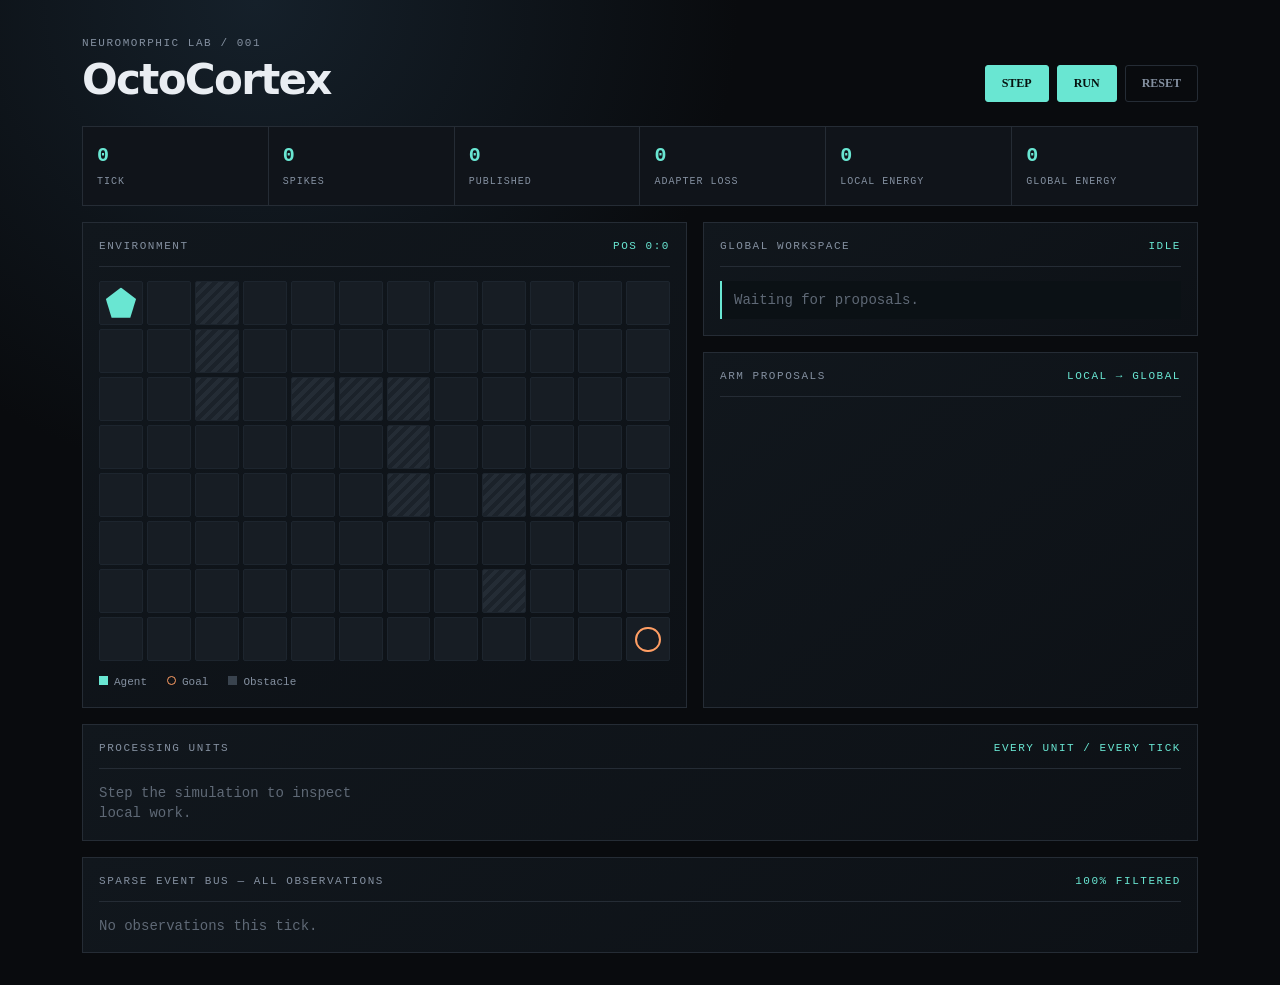
==== index.html @ db2be245 "Expose activity panel on GitHub Pages entrypoint" ====
<!doctype html>
<html lang="en">
<head>
  <meta charset="utf-8">
  <meta name="viewport" content="width=device-width,initial-scale=1">
  <meta name="description" content="Interactive OctoCortex global-workspace and distributed SNN simulation">
  <title>OctoCortex Lab</title>
  <link rel="stylesheet" href="octocortex/static/styles.css">
</head>
<body>
  <main>
    <header>
      <div><span class="eyebrow">NEUROMORPHIC LAB / 001</span><h1>OctoCortex</h1></div>
      <div class="controls"><button id="step">Step</button><button id="run">Run</button><button id="reset" class="quiet">Reset</button></div>
    </header>
    <section class="metrics" id="metrics"></section>
    <section class="layout">
      <div class="panel world-panel">
        <div class="panel-title"><span>Environment</span><span id="status">READY</span></div>
        <div id="grid" class="grid"></div>
        <div class="legend"><span><i class="agent"></i>Agent</span><span><i class="goal"></i>Goal</span><span><i class="wall"></i>Obstacle</span></div>
      </div>
      <div class="stack">
        <div class="panel">
          <div class="panel-title"><span>Global Workspace</span><span id="winner">IDLE</span></div>
          <div id="decision" class="decision empty">Waiting for proposals.</div>
        </div>
        <div class="panel grow">
          <div class="panel-title"><span>Arm Proposals</span><span>LOCAL → GLOBAL</span></div>
          <div id="proposals" class="proposals"></div>
        </div>
      </div>
    </section>
    <section class="panel activity-panel">
      <div class="panel-title"><span>Processing Units</span><span>EVERY UNIT / EVERY TICK</span></div>
      <div id="activities" class="activities"><div class="empty">Step the simulation to inspect local work.</div></div>
    </section>
    <section class="panel event-panel">
      <div class="panel-title"><span>Sparse Event Bus — All Observations</span><span id="sparsity">—</span></div>
      <div id="events" class="events"><div class="empty">No salient events yet.</div></div>
    </section>
  </main>
  <script src="octocortex/static/app.js"></script>
</body>
</html>
---- octocortex/static/styles.css ----
:root{--ink:#e9edf2;--muted:#8490a0;--bg:#090b0e;--panel:#10141a;--line:#252c35;--cyan:#69e6d2;--orange:#ff9e64;--red:#ff5d69;--purple:#b69cff}
*{box-sizing:border-box}body{margin:0;background:radial-gradient(circle at 20% 0,#15202a 0,transparent 34%),var(--bg);color:var(--ink);font:14px/1.45 ui-monospace,SFMono-Regular,Menlo,monospace}main{max-width:1180px;margin:auto;padding:32px}header{display:flex;align-items:end;justify-content:space-between;margin-bottom:24px}.eyebrow,.panel-title{color:var(--muted);font-size:11px;letter-spacing:.14em;text-transform:uppercase}h1{font:600 42px/1.05 system-ui;margin:6px 0 0;letter-spacing:-.04em}.controls{display:flex;gap:8px}button{border:1px solid var(--cyan);background:var(--cyan);color:#06120f;padding:10px 16px;border-radius:3px;font:700 12px ui-monospace;cursor:pointer;text-transform:uppercase}button.quiet{background:transparent;color:var(--muted);border-color:var(--line)}button.active{background:var(--orange);border-color:var(--orange)}.metrics{display:grid;grid-template-columns:repeat(6,1fr);gap:1px;background:var(--line);border:1px solid var(--line);margin-bottom:16px}.metric{background:var(--panel);padding:14px}.metric b{display:block;font-size:20px;color:var(--cyan)}.metric span{color:var(--muted);font-size:10px;text-transform:uppercase;letter-spacing:.1em}.layout{display:grid;grid-template-columns:1.1fr .9fr;gap:16px}.panel{border:1px solid var(--line);background:linear-gradient(145deg,#11171d,#0d1116);padding:16px}.panel-title{display:flex;justify-content:space-between;border-bottom:1px solid var(--line);padding-bottom:11px;margin-bottom:14px}.panel-title span:last-child{color:var(--cyan)}.stack{display:flex;flex-direction:column;gap:16px}.grow{flex:1}.grid{display:grid;grid-template-columns:repeat(12,1fr);gap:4px;aspect-ratio:12/8}.cell{position:relative;background:#171d24;border:1px solid #1d252e;border-radius:2px}.cell.wall{background:repeating-linear-gradient(135deg,#242c35,#242c35 4px,#1b222a 4px,#1b222a 8px)}.cell.goal:after{content:"";position:absolute;inset:20%;border:2px solid var(--orange);border-radius:50%}.cell.agent:after{content:"";position:absolute;inset:14%;background:var(--cyan);clip-path:polygon(50% 0,100% 38%,81% 100%,19% 100%,0 38%);filter:drop-shadow(0 0 7px var(--cyan))}.legend{display:flex;gap:20px;margin-top:14px;color:var(--muted);font-size:11px}.legend i{display:inline-block;width:9px;height:9px;margin-right:6px}.legend .agent{background:var(--cyan)}.legend .goal{border:1px solid var(--orange);border-radius:50%}.legend .wall{background:#39434e}.decision{border-left:2px solid var(--cyan);padding:9px 12px;background:#0b1115}.decision strong{color:var(--cyan);font-size:19px}.decision small{display:block;color:var(--muted);margin-top:4px}.empty{color:#5f6976}.proposal{display:grid;grid-template-columns:88px 1fr auto;gap:10px;padding:10px 0;border-bottom:1px solid #1e252d}.proposal:last-child{border:0}.proposal .arm{color:var(--purple)}.proposal .bar{height:3px;background:#232b34;margin-top:6px}.proposal .bar i{display:block;height:100%;background:var(--cyan)}.proposal b{color:var(--orange)}.activity-panel,.event-panel{margin-top:16px}.activities{display:grid;grid-template-columns:repeat(4,1fr);gap:8px}.activity{border:1px solid #202832;background:#0b1015;padding:12px;min-width:0}.activity header{display:flex;justify-content:space-between;margin:0 0 10px}.activity header b{color:var(--purple)}.activity header span{color:var(--muted);font-size:10px;text-transform:uppercase}.activity.proposing{border-color:#645880}.activity.winner{border-color:var(--cyan);box-shadow:inset 0 2px 0 var(--cyan)}.activity.winner header span{color:var(--cyan)}.activity p{min-height:40px;color:var(--muted);font-size:11px}.activity dl{margin:0}.activity dl div{display:flex;justify-content:space-between;gap:8px;border-top:1px solid #1b222a;padding:6px 0}.activity dt{color:#66717f;text-transform:uppercase;font-size:9px}.activity dd{margin:0;text-align:right;font-size:10px;overflow-wrap:anywhere}.events{display:grid;grid-template-columns:repeat(3,1fr);gap:8px}.event{border:1px solid #202832;padding:9px}.event.filtered{opacity:.58;border-style:dashed}.event.published{border-color:#355b57}.event b{color:var(--purple);font-weight:500}.event span{float:right;color:var(--orange);font-size:10px}.event small{display:block;color:var(--muted);margin-top:5px}.pulse{animation:pulse .35s ease}@keyframes pulse{50%{box-shadow:inset 0 0 0 2px var(--cyan)}}@media(max-width:800px){main{padding:18px}.layout{grid-template-columns:1fr}.metrics{grid-template-columns:repeat(2,1fr)}.activities{grid-template-columns:1fr 1fr}.events{grid-template-columns:1fr}header{align-items:start;gap:20px;flex-direction:column}}@media(max-width:520px){.activities{grid-template-columns:1fr}}
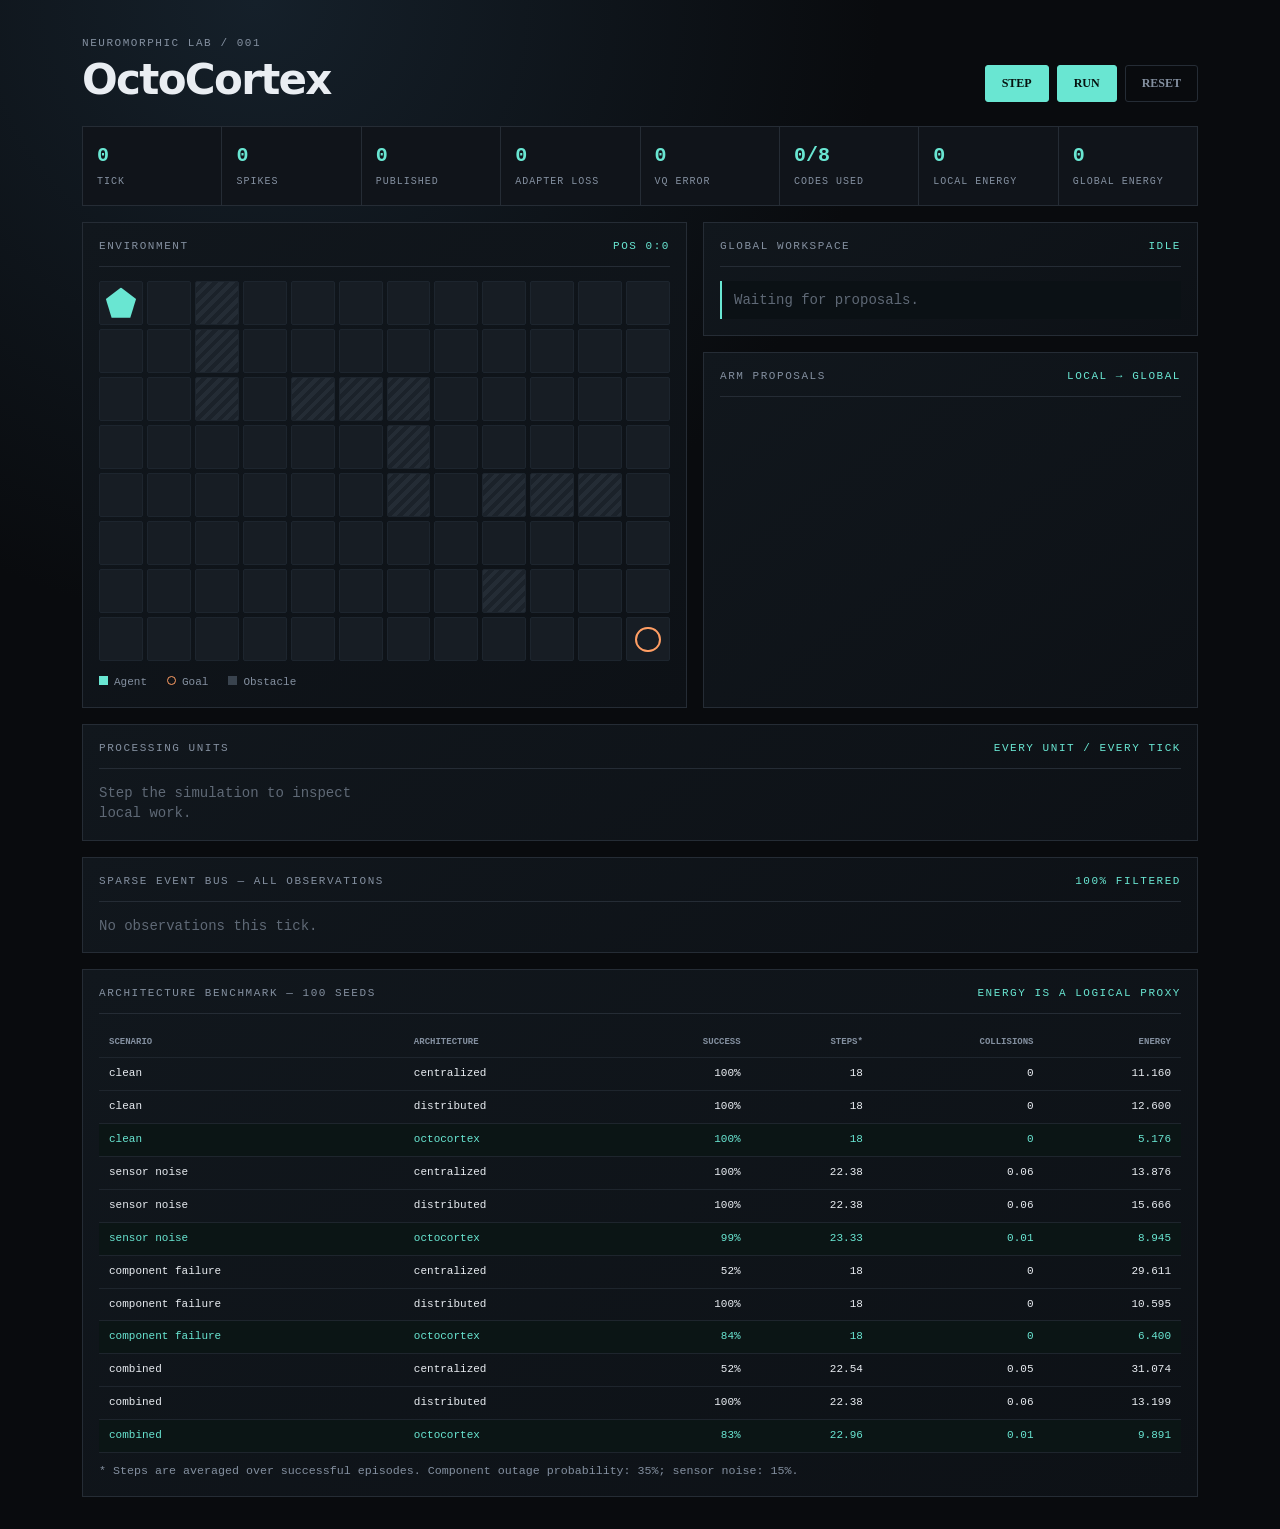
==== commit fc8e120c: "Add architecture fault benchmark" ====
--- a/index.html
+++ b/index.html
@@ -39,6 +39,10 @@
       <div class="panel-title"><span>Sparse Event Bus — All Observations</span><span id="sparsity">—</span></div>
       <div id="events" class="events"><div class="empty">No salient events yet.</div></div>
     </section>
+    <section class="panel benchmark-panel">
+      <div class="panel-title"><span>Architecture Benchmark — 100 seeds</span><span>ENERGY IS A LOGICAL PROXY</span></div>
+      <div id="benchmark" class="benchmark"></div>
+    </section>
   </main>
   <script src="octocortex/static/app.js"></script>
 </body>
--- a/octocortex/static/styles.css
+++ b/octocortex/static/styles.css
@@ -1,2 +1,2 @@
 :root{--ink:#e9edf2;--muted:#8490a0;--bg:#090b0e;--panel:#10141a;--line:#252c35;--cyan:#69e6d2;--orange:#ff9e64;--red:#ff5d69;--purple:#b69cff}
-*{box-sizing:border-box}body{margin:0;background:radial-gradient(circle at 20% 0,#15202a 0,transparent 34%),var(--bg);color:var(--ink);font:14px/1.45 ui-monospace,SFMono-Regular,Menlo,monospace}main{max-width:1180px;margin:auto;padding:32px}header{display:flex;align-items:end;justify-content:space-between;margin-bottom:24px}.eyebrow,.panel-title{color:var(--muted);font-size:11px;letter-spacing:.14em;text-transform:uppercase}h1{font:600 42px/1.05 system-ui;margin:6px 0 0;letter-spacing:-.04em}.controls{display:flex;gap:8px}button{border:1px solid var(--cyan);background:var(--cyan);color:#06120f;padding:10px 16px;border-radius:3px;font:700 12px ui-monospace;cursor:pointer;text-transform:uppercase}button.quiet{background:transparent;color:var(--muted);border-color:var(--line)}button.active{background:var(--orange);border-color:var(--orange)}.metrics{display:grid;grid-template-columns:repeat(6,1fr);gap:1px;background:var(--line);border:1px solid var(--line);margin-bottom:16px}.metric{background:var(--panel);padding:14px}.metric b{display:block;font-size:20px;color:var(--cyan)}.metric span{color:var(--muted);font-size:10px;text-transform:uppercase;letter-spacing:.1em}.layout{display:grid;grid-template-columns:1.1fr .9fr;gap:16px}.panel{border:1px solid var(--line);background:linear-gradient(145deg,#11171d,#0d1116);padding:16px}.panel-title{display:flex;justify-content:space-between;border-bottom:1px solid var(--line);padding-bottom:11px;margin-bottom:14px}.panel-title span:last-child{color:var(--cyan)}.stack{display:flex;flex-direction:column;gap:16px}.grow{flex:1}.grid{display:grid;grid-template-columns:repeat(12,1fr);gap:4px;aspect-ratio:12/8}.cell{position:relative;background:#171d24;border:1px solid #1d252e;border-radius:2px}.cell.wall{background:repeating-linear-gradient(135deg,#242c35,#242c35 4px,#1b222a 4px,#1b222a 8px)}.cell.goal:after{content:"";position:absolute;inset:20%;border:2px solid var(--orange);border-radius:50%}.cell.agent:after{content:"";position:absolute;inset:14%;background:var(--cyan);clip-path:polygon(50% 0,100% 38%,81% 100%,19% 100%,0 38%);filter:drop-shadow(0 0 7px var(--cyan))}.legend{display:flex;gap:20px;margin-top:14px;color:var(--muted);font-size:11px}.legend i{display:inline-block;width:9px;height:9px;margin-right:6px}.legend .agent{background:var(--cyan)}.legend .goal{border:1px solid var(--orange);border-radius:50%}.legend .wall{background:#39434e}.decision{border-left:2px solid var(--cyan);padding:9px 12px;background:#0b1115}.decision strong{color:var(--cyan);font-size:19px}.decision small{display:block;color:var(--muted);margin-top:4px}.empty{color:#5f6976}.proposal{display:grid;grid-template-columns:88px 1fr auto;gap:10px;padding:10px 0;border-bottom:1px solid #1e252d}.proposal:last-child{border:0}.proposal .arm{color:var(--purple)}.proposal .bar{height:3px;background:#232b34;margin-top:6px}.proposal .bar i{display:block;height:100%;background:var(--cyan)}.proposal b{color:var(--orange)}.activity-panel,.event-panel{margin-top:16px}.activities{display:grid;grid-template-columns:repeat(4,1fr);gap:8px}.activity{border:1px solid #202832;background:#0b1015;padding:12px;min-width:0}.activity header{display:flex;justify-content:space-between;margin:0 0 10px}.activity header b{color:var(--purple)}.activity header span{color:var(--muted);font-size:10px;text-transform:uppercase}.activity.proposing{border-color:#645880}.activity.winner{border-color:var(--cyan);box-shadow:inset 0 2px 0 var(--cyan)}.activity.winner header span{color:var(--cyan)}.activity p{min-height:40px;color:var(--muted);font-size:11px}.activity dl{margin:0}.activity dl div{display:flex;justify-content:space-between;gap:8px;border-top:1px solid #1b222a;padding:6px 0}.activity dt{color:#66717f;text-transform:uppercase;font-size:9px}.activity dd{margin:0;text-align:right;font-size:10px;overflow-wrap:anywhere}.events{display:grid;grid-template-columns:repeat(3,1fr);gap:8px}.event{border:1px solid #202832;padding:9px}.event.filtered{opacity:.58;border-style:dashed}.event.published{border-color:#355b57}.event b{color:var(--purple);font-weight:500}.event span{float:right;color:var(--orange);font-size:10px}.event small{display:block;color:var(--muted);margin-top:5px}.pulse{animation:pulse .35s ease}@keyframes pulse{50%{box-shadow:inset 0 0 0 2px var(--cyan)}}@media(max-width:800px){main{padding:18px}.layout{grid-template-columns:1fr}.metrics{grid-template-columns:repeat(2,1fr)}.activities{grid-template-columns:1fr 1fr}.events{grid-template-columns:1fr}header{align-items:start;gap:20px;flex-direction:column}}@media(max-width:520px){.activities{grid-template-columns:1fr}}
+*{box-sizing:border-box}body{margin:0;background:radial-gradient(circle at 20% 0,#15202a 0,transparent 34%),var(--bg);color:var(--ink);font:14px/1.45 ui-monospace,SFMono-Regular,Menlo,monospace}main{max-width:1180px;margin:auto;padding:32px}header{display:flex;align-items:end;justify-content:space-between;margin-bottom:24px}.eyebrow,.panel-title{color:var(--muted);font-size:11px;letter-spacing:.14em;text-transform:uppercase}h1{font:600 42px/1.05 system-ui;margin:6px 0 0;letter-spacing:-.04em}.controls{display:flex;gap:8px}button{border:1px solid var(--cyan);background:var(--cyan);color:#06120f;padding:10px 16px;border-radius:3px;font:700 12px ui-monospace;cursor:pointer;text-transform:uppercase}button.quiet{background:transparent;color:var(--muted);border-color:var(--line)}button.active{background:var(--orange);border-color:var(--orange)}.metrics{display:grid;grid-template-columns:repeat(8,1fr);gap:1px;background:var(--line);border:1px solid var(--line);margin-bottom:16px}.metric{background:var(--panel);padding:14px}.metric b{display:block;font-size:20px;color:var(--cyan)}.metric span{color:var(--muted);font-size:10px;text-transform:uppercase;letter-spacing:.1em}.layout{display:grid;grid-template-columns:1.1fr .9fr;gap:16px}.panel{border:1px solid var(--line);background:linear-gradient(145deg,#11171d,#0d1116);padding:16px}.panel-title{display:flex;justify-content:space-between;border-bottom:1px solid var(--line);padding-bottom:11px;margin-bottom:14px}.panel-title span:last-child{color:var(--cyan)}.stack{display:flex;flex-direction:column;gap:16px}.grow{flex:1}.grid{display:grid;grid-template-columns:repeat(12,1fr);gap:4px;aspect-ratio:12/8}.cell{position:relative;background:#171d24;border:1px solid #1d252e;border-radius:2px}.cell.wall{background:repeating-linear-gradient(135deg,#242c35,#242c35 4px,#1b222a 4px,#1b222a 8px)}.cell.goal:after{content:"";position:absolute;inset:20%;border:2px solid var(--orange);border-radius:50%}.cell.agent:after{content:"";position:absolute;inset:14%;background:var(--cyan);clip-path:polygon(50% 0,100% 38%,81% 100%,19% 100%,0 38%);filter:drop-shadow(0 0 7px var(--cyan))}.legend{display:flex;gap:20px;margin-top:14px;color:var(--muted);font-size:11px}.legend i{display:inline-block;width:9px;height:9px;margin-right:6px}.legend .agent{background:var(--cyan)}.legend .goal{border:1px solid var(--orange);border-radius:50%}.legend .wall{background:#39434e}.decision{border-left:2px solid var(--cyan);padding:9px 12px;background:#0b1115}.decision strong{color:var(--cyan);font-size:19px}.decision small{display:block;color:var(--muted);margin-top:4px}.empty{color:#5f6976}.proposal{display:grid;grid-template-columns:88px 1fr auto;gap:10px;padding:10px 0;border-bottom:1px solid #1e252d}.proposal:last-child{border:0}.proposal .arm{color:var(--purple)}.proposal .bar{height:3px;background:#232b34;margin-top:6px}.proposal .bar i{display:block;height:100%;background:var(--cyan)}.proposal b{color:var(--orange)}.activity-panel,.event-panel,.benchmark-panel{margin-top:16px}.activities{display:grid;grid-template-columns:repeat(4,1fr);gap:8px}.activity{border:1px solid #202832;background:#0b1015;padding:12px;min-width:0}.activity header{display:flex;justify-content:space-between;margin:0 0 10px}.activity header b{color:var(--purple)}.activity header span{color:var(--muted);font-size:10px;text-transform:uppercase}.activity.proposing{border-color:#645880}.activity.winner{border-color:var(--cyan);box-shadow:inset 0 2px 0 var(--cyan)}.activity.winner header span{color:var(--cyan)}.activity p{min-height:40px;color:var(--muted);font-size:11px}.activity dl{margin:0}.activity dl div{display:flex;justify-content:space-between;gap:8px;border-top:1px solid #1b222a;padding:6px 0}.activity dt{color:#66717f;text-transform:uppercase;font-size:9px}.activity dd{margin:0;text-align:right;font-size:10px;overflow-wrap:anywhere}.events{display:grid;grid-template-columns:repeat(3,1fr);gap:8px}.event{border:1px solid #202832;padding:9px}.event.filtered{opacity:.58;border-style:dashed}.event.published{border-color:#355b57}.event b{color:var(--purple);font-weight:500}.event span{float:right;color:var(--orange);font-size:10px}.event small{display:block;color:var(--muted);margin-top:5px}.benchmark{overflow-x:auto}.benchmark table{width:100%;border-collapse:collapse;font-size:11px}.benchmark th,.benchmark td{padding:8px 10px;border-bottom:1px solid #1e252d;text-align:right}.benchmark th:first-child,.benchmark td:first-child,.benchmark th:nth-child(2),.benchmark td:nth-child(2){text-align:left}.benchmark th{color:var(--muted);text-transform:uppercase;font-size:9px}.benchmark tr.ours td{color:var(--cyan);background:#0b1515}.benchmark small{display:block;color:var(--muted);margin-top:10px}.pulse{animation:pulse .35s ease}@keyframes pulse{50%{box-shadow:inset 0 0 0 2px var(--cyan)}}@media(max-width:980px){.metrics{grid-template-columns:repeat(4,1fr)}}@media(max-width:800px){main{padding:18px}.layout{grid-template-columns:1fr}.metrics{grid-template-columns:repeat(2,1fr)}.activities{grid-template-columns:1fr 1fr}.events{grid-template-columns:1fr}header{align-items:start;gap:20px;flex-direction:column}}@media(max-width:520px){.activities{grid-template-columns:1fr}}
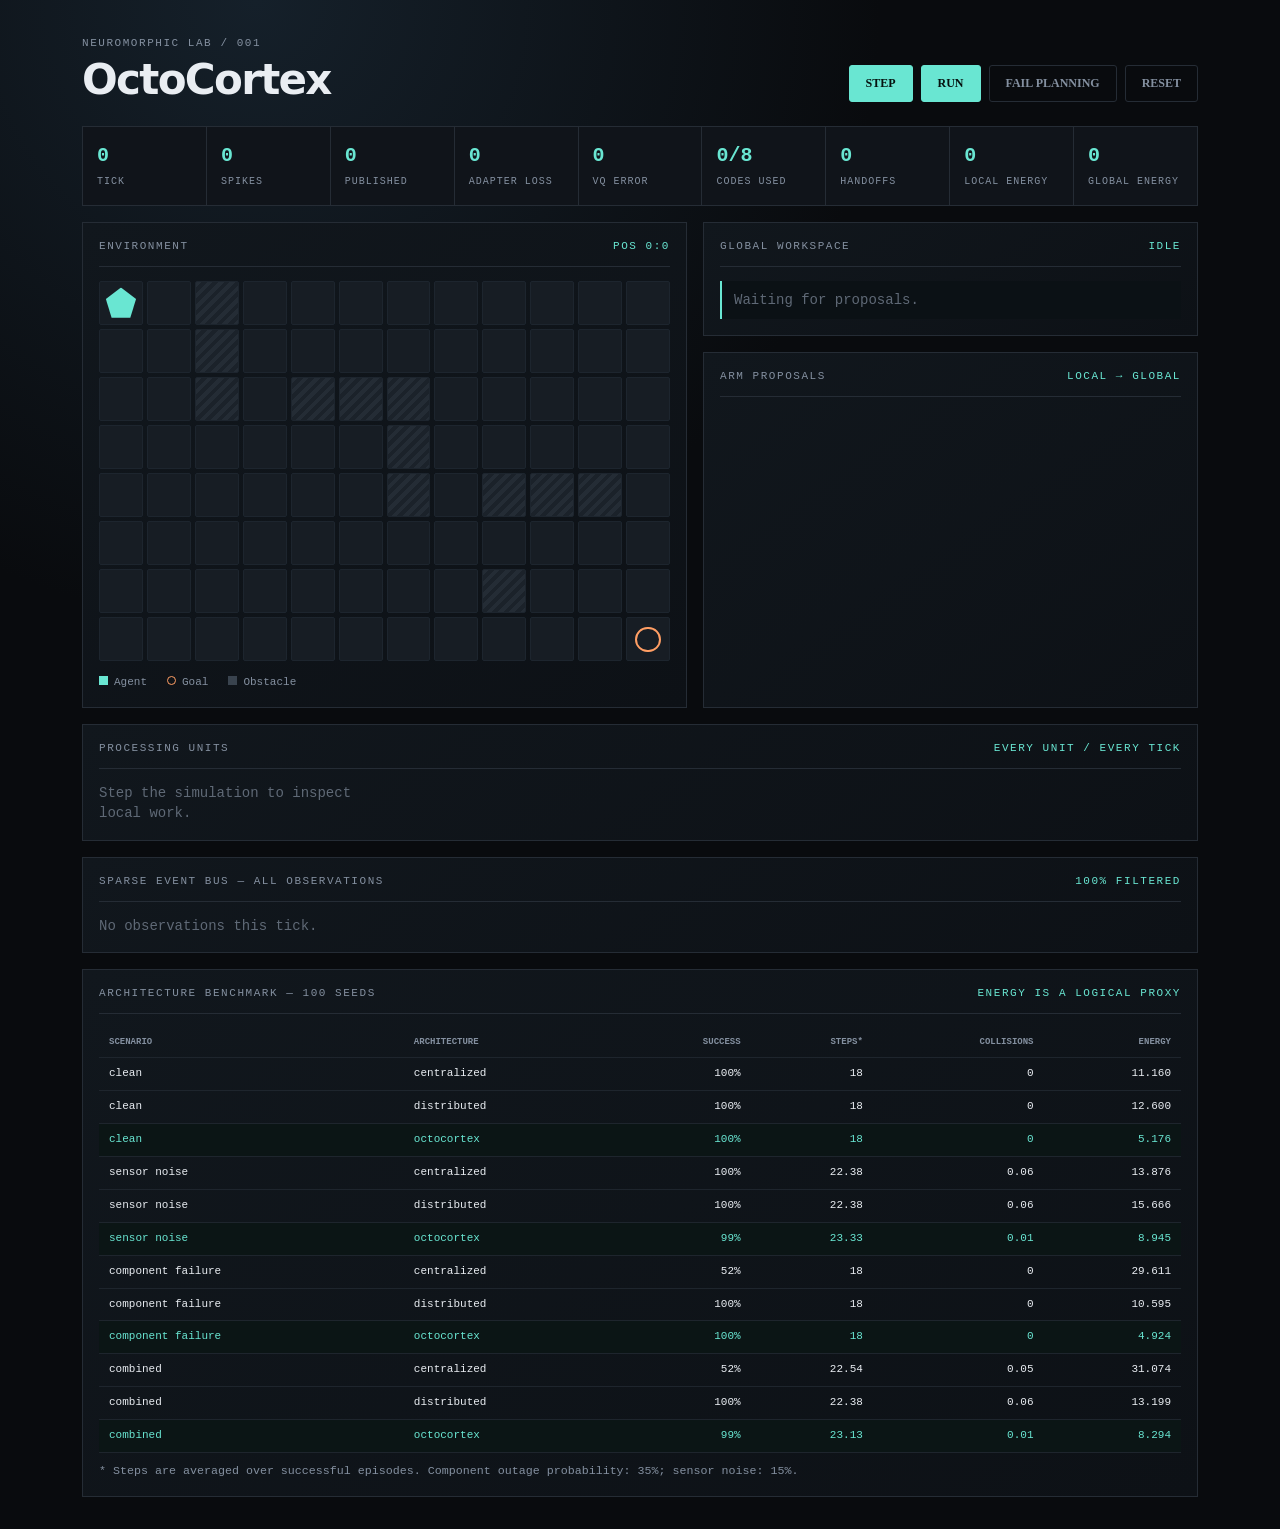
==== commit fead2446: "Add dynamic planning capability failover" ====
--- a/index.html
+++ b/index.html
@@ -11,7 +11,7 @@
   <main>
     <header>
       <div><span class="eyebrow">NEUROMORPHIC LAB / 001</span><h1>OctoCortex</h1></div>
-      <div class="controls"><button id="step">Step</button><button id="run">Run</button><button id="reset" class="quiet">Reset</button></div>
+      <div class="controls"><button id="step">Step</button><button id="run">Run</button><button id="fault" class="quiet">Fail Planning</button><button id="reset" class="quiet">Reset</button></div>
     </header>
     <section class="metrics" id="metrics"></section>
     <section class="layout">
--- a/octocortex/static/styles.css
+++ b/octocortex/static/styles.css
@@ -1,2 +1,2 @@
 :root{--ink:#e9edf2;--muted:#8490a0;--bg:#090b0e;--panel:#10141a;--line:#252c35;--cyan:#69e6d2;--orange:#ff9e64;--red:#ff5d69;--purple:#b69cff}
-*{box-sizing:border-box}body{margin:0;background:radial-gradient(circle at 20% 0,#15202a 0,transparent 34%),var(--bg);color:var(--ink);font:14px/1.45 ui-monospace,SFMono-Regular,Menlo,monospace}main{max-width:1180px;margin:auto;padding:32px}header{display:flex;align-items:end;justify-content:space-between;margin-bottom:24px}.eyebrow,.panel-title{color:var(--muted);font-size:11px;letter-spacing:.14em;text-transform:uppercase}h1{font:600 42px/1.05 system-ui;margin:6px 0 0;letter-spacing:-.04em}.controls{display:flex;gap:8px}button{border:1px solid var(--cyan);background:var(--cyan);color:#06120f;padding:10px 16px;border-radius:3px;font:700 12px ui-monospace;cursor:pointer;text-transform:uppercase}button.quiet{background:transparent;color:var(--muted);border-color:var(--line)}button.active{background:var(--orange);border-color:var(--orange)}.metrics{display:grid;grid-template-columns:repeat(8,1fr);gap:1px;background:var(--line);border:1px solid var(--line);margin-bottom:16px}.metric{background:var(--panel);padding:14px}.metric b{display:block;font-size:20px;color:var(--cyan)}.metric span{color:var(--muted);font-size:10px;text-transform:uppercase;letter-spacing:.1em}.layout{display:grid;grid-template-columns:1.1fr .9fr;gap:16px}.panel{border:1px solid var(--line);background:linear-gradient(145deg,#11171d,#0d1116);padding:16px}.panel-title{display:flex;justify-content:space-between;border-bottom:1px solid var(--line);padding-bottom:11px;margin-bottom:14px}.panel-title span:last-child{color:var(--cyan)}.stack{display:flex;flex-direction:column;gap:16px}.grow{flex:1}.grid{display:grid;grid-template-columns:repeat(12,1fr);gap:4px;aspect-ratio:12/8}.cell{position:relative;background:#171d24;border:1px solid #1d252e;border-radius:2px}.cell.wall{background:repeating-linear-gradient(135deg,#242c35,#242c35 4px,#1b222a 4px,#1b222a 8px)}.cell.goal:after{content:"";position:absolute;inset:20%;border:2px solid var(--orange);border-radius:50%}.cell.agent:after{content:"";position:absolute;inset:14%;background:var(--cyan);clip-path:polygon(50% 0,100% 38%,81% 100%,19% 100%,0 38%);filter:drop-shadow(0 0 7px var(--cyan))}.legend{display:flex;gap:20px;margin-top:14px;color:var(--muted);font-size:11px}.legend i{display:inline-block;width:9px;height:9px;margin-right:6px}.legend .agent{background:var(--cyan)}.legend .goal{border:1px solid var(--orange);border-radius:50%}.legend .wall{background:#39434e}.decision{border-left:2px solid var(--cyan);padding:9px 12px;background:#0b1115}.decision strong{color:var(--cyan);font-size:19px}.decision small{display:block;color:var(--muted);margin-top:4px}.empty{color:#5f6976}.proposal{display:grid;grid-template-columns:88px 1fr auto;gap:10px;padding:10px 0;border-bottom:1px solid #1e252d}.proposal:last-child{border:0}.proposal .arm{color:var(--purple)}.proposal .bar{height:3px;background:#232b34;margin-top:6px}.proposal .bar i{display:block;height:100%;background:var(--cyan)}.proposal b{color:var(--orange)}.activity-panel,.event-panel,.benchmark-panel{margin-top:16px}.activities{display:grid;grid-template-columns:repeat(4,1fr);gap:8px}.activity{border:1px solid #202832;background:#0b1015;padding:12px;min-width:0}.activity header{display:flex;justify-content:space-between;margin:0 0 10px}.activity header b{color:var(--purple)}.activity header span{color:var(--muted);font-size:10px;text-transform:uppercase}.activity.proposing{border-color:#645880}.activity.winner{border-color:var(--cyan);box-shadow:inset 0 2px 0 var(--cyan)}.activity.winner header span{color:var(--cyan)}.activity p{min-height:40px;color:var(--muted);font-size:11px}.activity dl{margin:0}.activity dl div{display:flex;justify-content:space-between;gap:8px;border-top:1px solid #1b222a;padding:6px 0}.activity dt{color:#66717f;text-transform:uppercase;font-size:9px}.activity dd{margin:0;text-align:right;font-size:10px;overflow-wrap:anywhere}.events{display:grid;grid-template-columns:repeat(3,1fr);gap:8px}.event{border:1px solid #202832;padding:9px}.event.filtered{opacity:.58;border-style:dashed}.event.published{border-color:#355b57}.event b{color:var(--purple);font-weight:500}.event span{float:right;color:var(--orange);font-size:10px}.event small{display:block;color:var(--muted);margin-top:5px}.benchmark{overflow-x:auto}.benchmark table{width:100%;border-collapse:collapse;font-size:11px}.benchmark th,.benchmark td{padding:8px 10px;border-bottom:1px solid #1e252d;text-align:right}.benchmark th:first-child,.benchmark td:first-child,.benchmark th:nth-child(2),.benchmark td:nth-child(2){text-align:left}.benchmark th{color:var(--muted);text-transform:uppercase;font-size:9px}.benchmark tr.ours td{color:var(--cyan);background:#0b1515}.benchmark small{display:block;color:var(--muted);margin-top:10px}.pulse{animation:pulse .35s ease}@keyframes pulse{50%{box-shadow:inset 0 0 0 2px var(--cyan)}}@media(max-width:980px){.metrics{grid-template-columns:repeat(4,1fr)}}@media(max-width:800px){main{padding:18px}.layout{grid-template-columns:1fr}.metrics{grid-template-columns:repeat(2,1fr)}.activities{grid-template-columns:1fr 1fr}.events{grid-template-columns:1fr}header{align-items:start;gap:20px;flex-direction:column}}@media(max-width:520px){.activities{grid-template-columns:1fr}}
+*{box-sizing:border-box}body{margin:0;background:radial-gradient(circle at 20% 0,#15202a 0,transparent 34%),var(--bg);color:var(--ink);font:14px/1.45 ui-monospace,SFMono-Regular,Menlo,monospace}main{max-width:1180px;margin:auto;padding:32px}header{display:flex;align-items:end;justify-content:space-between;margin-bottom:24px}.eyebrow,.panel-title{color:var(--muted);font-size:11px;letter-spacing:.14em;text-transform:uppercase}h1{font:600 42px/1.05 system-ui;margin:6px 0 0;letter-spacing:-.04em}.controls{display:flex;gap:8px}button{border:1px solid var(--cyan);background:var(--cyan);color:#06120f;padding:10px 16px;border-radius:3px;font:700 12px ui-monospace;cursor:pointer;text-transform:uppercase}button.quiet{background:transparent;color:var(--muted);border-color:var(--line)}button.active{background:var(--orange);border-color:var(--orange)}.metrics{display:grid;grid-template-columns:repeat(9,1fr);gap:1px;background:var(--line);border:1px solid var(--line);margin-bottom:16px}.metric{background:var(--panel);padding:14px}.metric b{display:block;font-size:20px;color:var(--cyan)}.metric span{color:var(--muted);font-size:10px;text-transform:uppercase;letter-spacing:.1em}.layout{display:grid;grid-template-columns:1.1fr .9fr;gap:16px}.panel{border:1px solid var(--line);background:linear-gradient(145deg,#11171d,#0d1116);padding:16px}.panel-title{display:flex;justify-content:space-between;border-bottom:1px solid var(--line);padding-bottom:11px;margin-bottom:14px}.panel-title span:last-child{color:var(--cyan)}.stack{display:flex;flex-direction:column;gap:16px}.grow{flex:1}.grid{display:grid;grid-template-columns:repeat(12,1fr);gap:4px;aspect-ratio:12/8}.cell{position:relative;background:#171d24;border:1px solid #1d252e;border-radius:2px}.cell.wall{background:repeating-linear-gradient(135deg,#242c35,#242c35 4px,#1b222a 4px,#1b222a 8px)}.cell.goal:after{content:"";position:absolute;inset:20%;border:2px solid var(--orange);border-radius:50%}.cell.agent:after{content:"";position:absolute;inset:14%;background:var(--cyan);clip-path:polygon(50% 0,100% 38%,81% 100%,19% 100%,0 38%);filter:drop-shadow(0 0 7px var(--cyan))}.legend{display:flex;gap:20px;margin-top:14px;color:var(--muted);font-size:11px}.legend i{display:inline-block;width:9px;height:9px;margin-right:6px}.legend .agent{background:var(--cyan)}.legend .goal{border:1px solid var(--orange);border-radius:50%}.legend .wall{background:#39434e}.decision{border-left:2px solid var(--cyan);padding:9px 12px;background:#0b1115}.decision strong{color:var(--cyan);font-size:19px}.decision small{display:block;color:var(--muted);margin-top:4px}.empty{color:#5f6976}.proposal{display:grid;grid-template-columns:88px 1fr auto;gap:10px;padding:10px 0;border-bottom:1px solid #1e252d}.proposal:last-child{border:0}.proposal .arm{color:var(--purple)}.proposal .bar{height:3px;background:#232b34;margin-top:6px}.proposal .bar i{display:block;height:100%;background:var(--cyan)}.proposal b{color:var(--orange)}.activity-panel,.event-panel,.benchmark-panel{margin-top:16px}.activities{display:grid;grid-template-columns:repeat(4,1fr);gap:8px}.activity{border:1px solid #202832;background:#0b1015;padding:12px;min-width:0}.activity header{display:flex;justify-content:space-between;margin:0 0 10px}.activity header b{color:var(--purple)}.activity header span{color:var(--muted);font-size:10px;text-transform:uppercase}.activity.proposing{border-color:#645880}.activity.winner{border-color:var(--cyan);box-shadow:inset 0 2px 0 var(--cyan)}.activity.winner header span{color:var(--cyan)}.activity p{min-height:40px;color:var(--muted);font-size:11px}.activity dl{margin:0}.activity dl div{display:flex;justify-content:space-between;gap:8px;border-top:1px solid #1b222a;padding:6px 0}.activity dt{color:#66717f;text-transform:uppercase;font-size:9px}.activity dd{margin:0;text-align:right;font-size:10px;overflow-wrap:anywhere}.events{display:grid;grid-template-columns:repeat(3,1fr);gap:8px}.event{border:1px solid #202832;padding:9px}.event.filtered{opacity:.58;border-style:dashed}.event.published{border-color:#355b57}.event b{color:var(--purple);font-weight:500}.event span{float:right;color:var(--orange);font-size:10px}.event small{display:block;color:var(--muted);margin-top:5px}.benchmark{overflow-x:auto}.benchmark table{width:100%;border-collapse:collapse;font-size:11px}.benchmark th,.benchmark td{padding:8px 10px;border-bottom:1px solid #1e252d;text-align:right}.benchmark th:first-child,.benchmark td:first-child,.benchmark th:nth-child(2),.benchmark td:nth-child(2){text-align:left}.benchmark th{color:var(--muted);text-transform:uppercase;font-size:9px}.benchmark tr.ours td{color:var(--cyan);background:#0b1515}.benchmark small{display:block;color:var(--muted);margin-top:10px}.pulse{animation:pulse .35s ease}@keyframes pulse{50%{box-shadow:inset 0 0 0 2px var(--cyan)}}@media(max-width:980px){.metrics{grid-template-columns:repeat(4,1fr)}}@media(max-width:800px){main{padding:18px}.layout{grid-template-columns:1fr}.metrics{grid-template-columns:repeat(2,1fr)}.activities{grid-template-columns:1fr 1fr}.events{grid-template-columns:1fr}header{align-items:start;gap:20px;flex-direction:column}}@media(max-width:520px){.activities{grid-template-columns:1fr}}
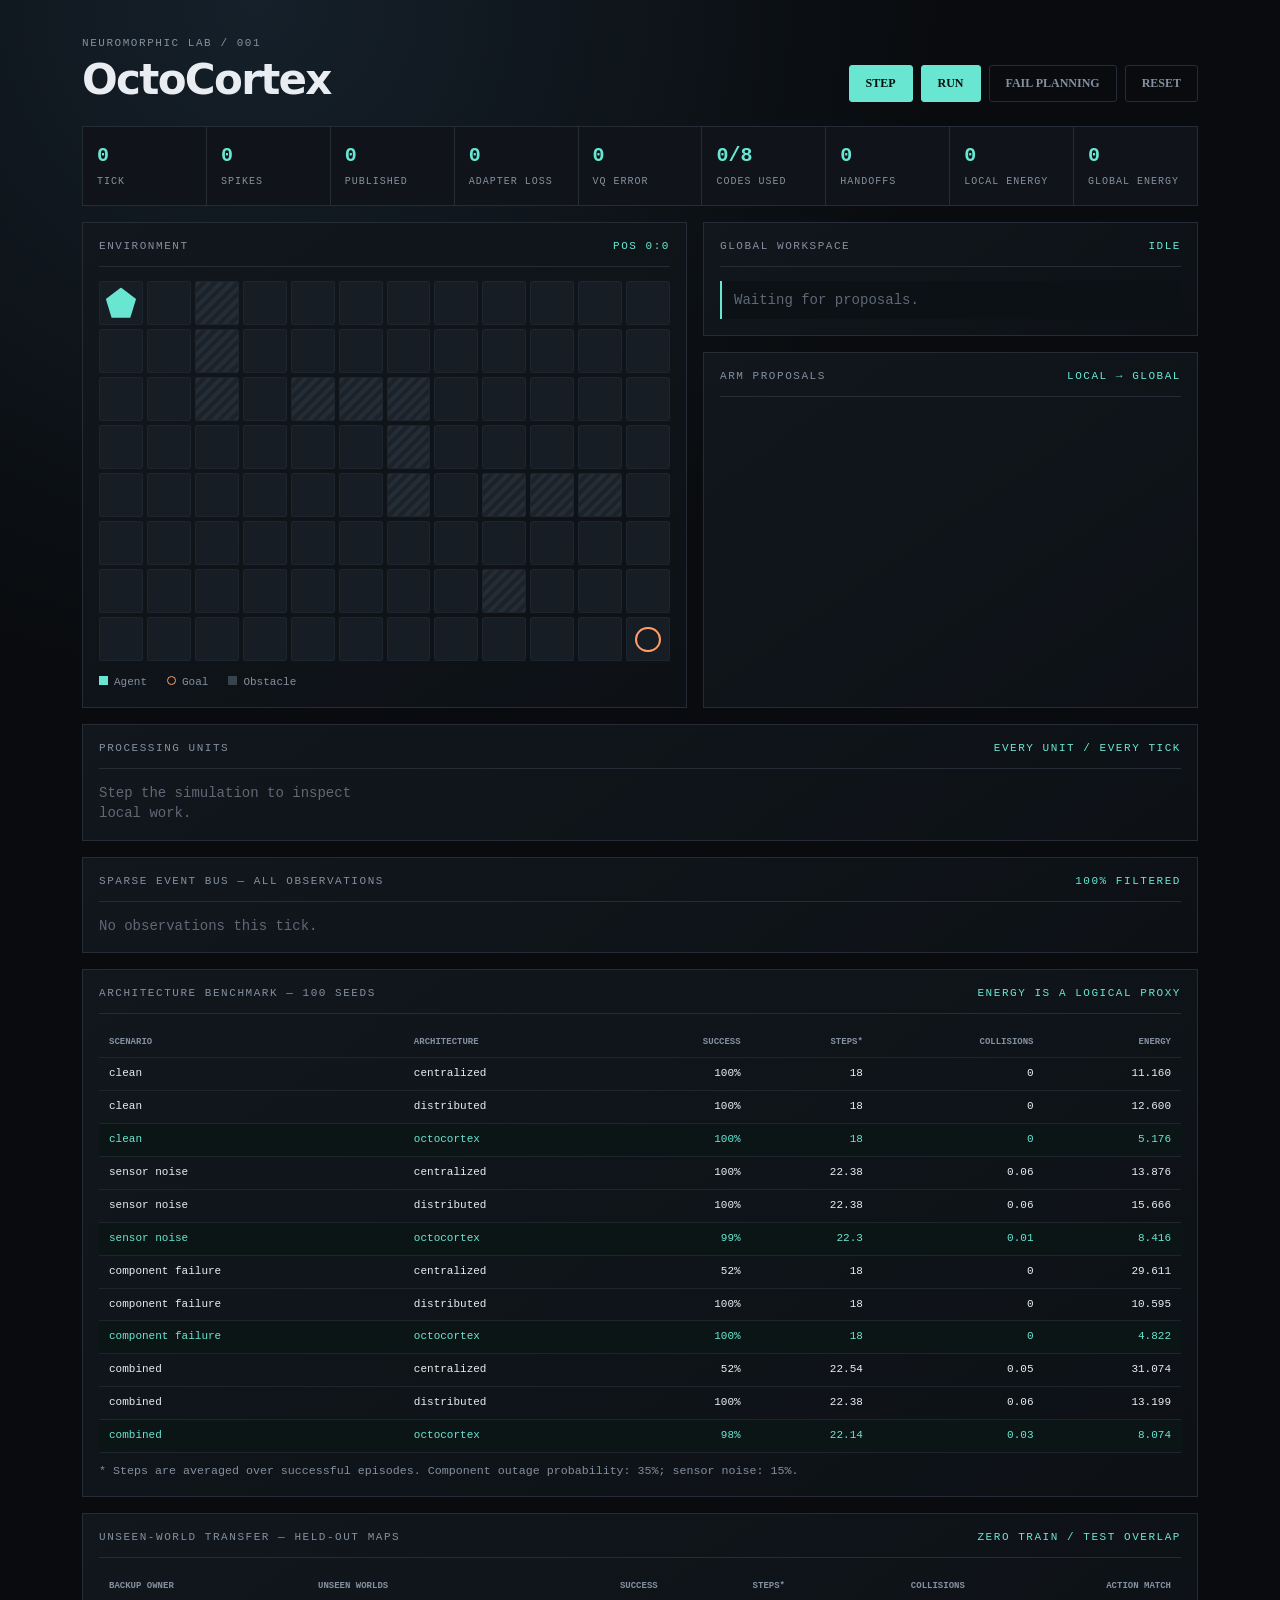
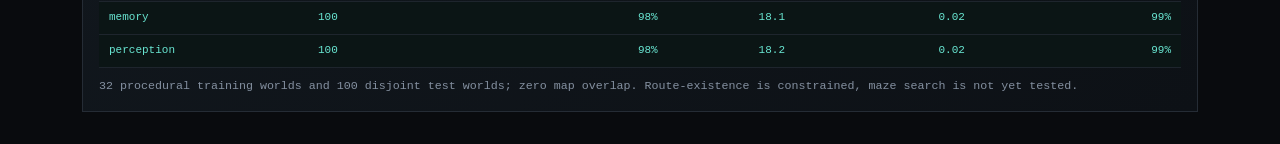
==== commit 6413d9cd: "Benchmark transfer across unseen worlds" ====
--- a/index.html
+++ b/index.html
@@ -43,6 +43,10 @@
       <div class="panel-title"><span>Architecture Benchmark — 100 seeds</span><span>ENERGY IS A LOGICAL PROXY</span></div>
       <div id="benchmark" class="benchmark"></div>
     </section>
+    <section class="panel benchmark-panel">
+      <div class="panel-title"><span>Unseen-world transfer — held-out maps</span><span>ZERO TRAIN / TEST OVERLAP</span></div>
+      <div id="generalization" class="benchmark"></div>
+    </section>
   </main>
   <script src="octocortex/static/app.js"></script>
 </body>
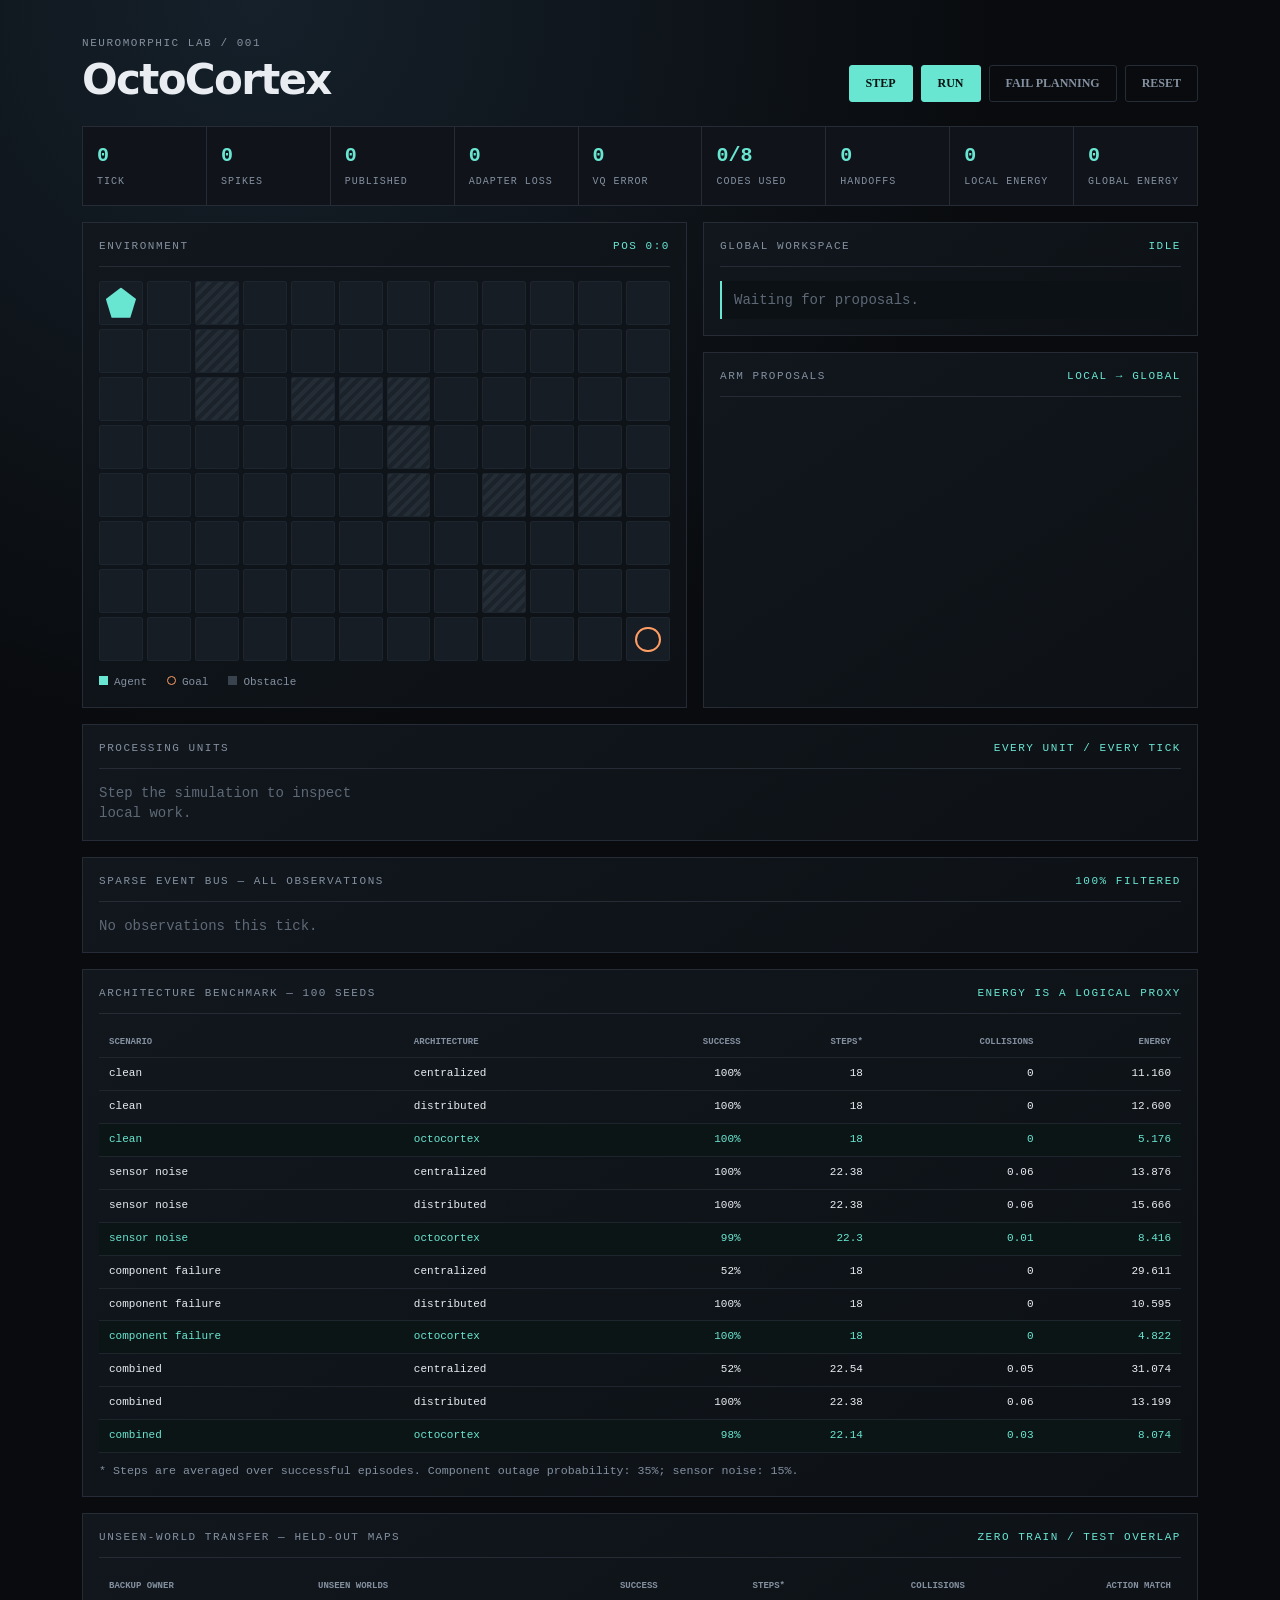
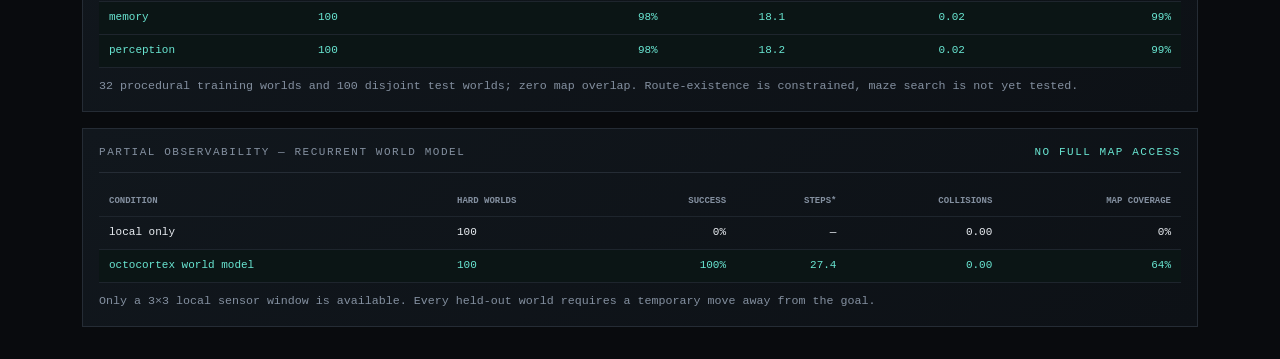
==== commit 2b6b70f7: "Add recurrent world model for partial observability" ====
--- a/index.html
+++ b/index.html
@@ -47,6 +47,10 @@
       <div class="panel-title"><span>Unseen-world transfer — held-out maps</span><span>ZERO TRAIN / TEST OVERLAP</span></div>
       <div id="generalization" class="benchmark"></div>
     </section>
+    <section class="panel benchmark-panel">
+      <div class="panel-title"><span>Partial observability — recurrent world model</span><span>NO FULL MAP ACCESS</span></div>
+      <div id="world-model" class="benchmark"></div>
+    </section>
   </main>
   <script src="octocortex/static/app.js"></script>
 </body>
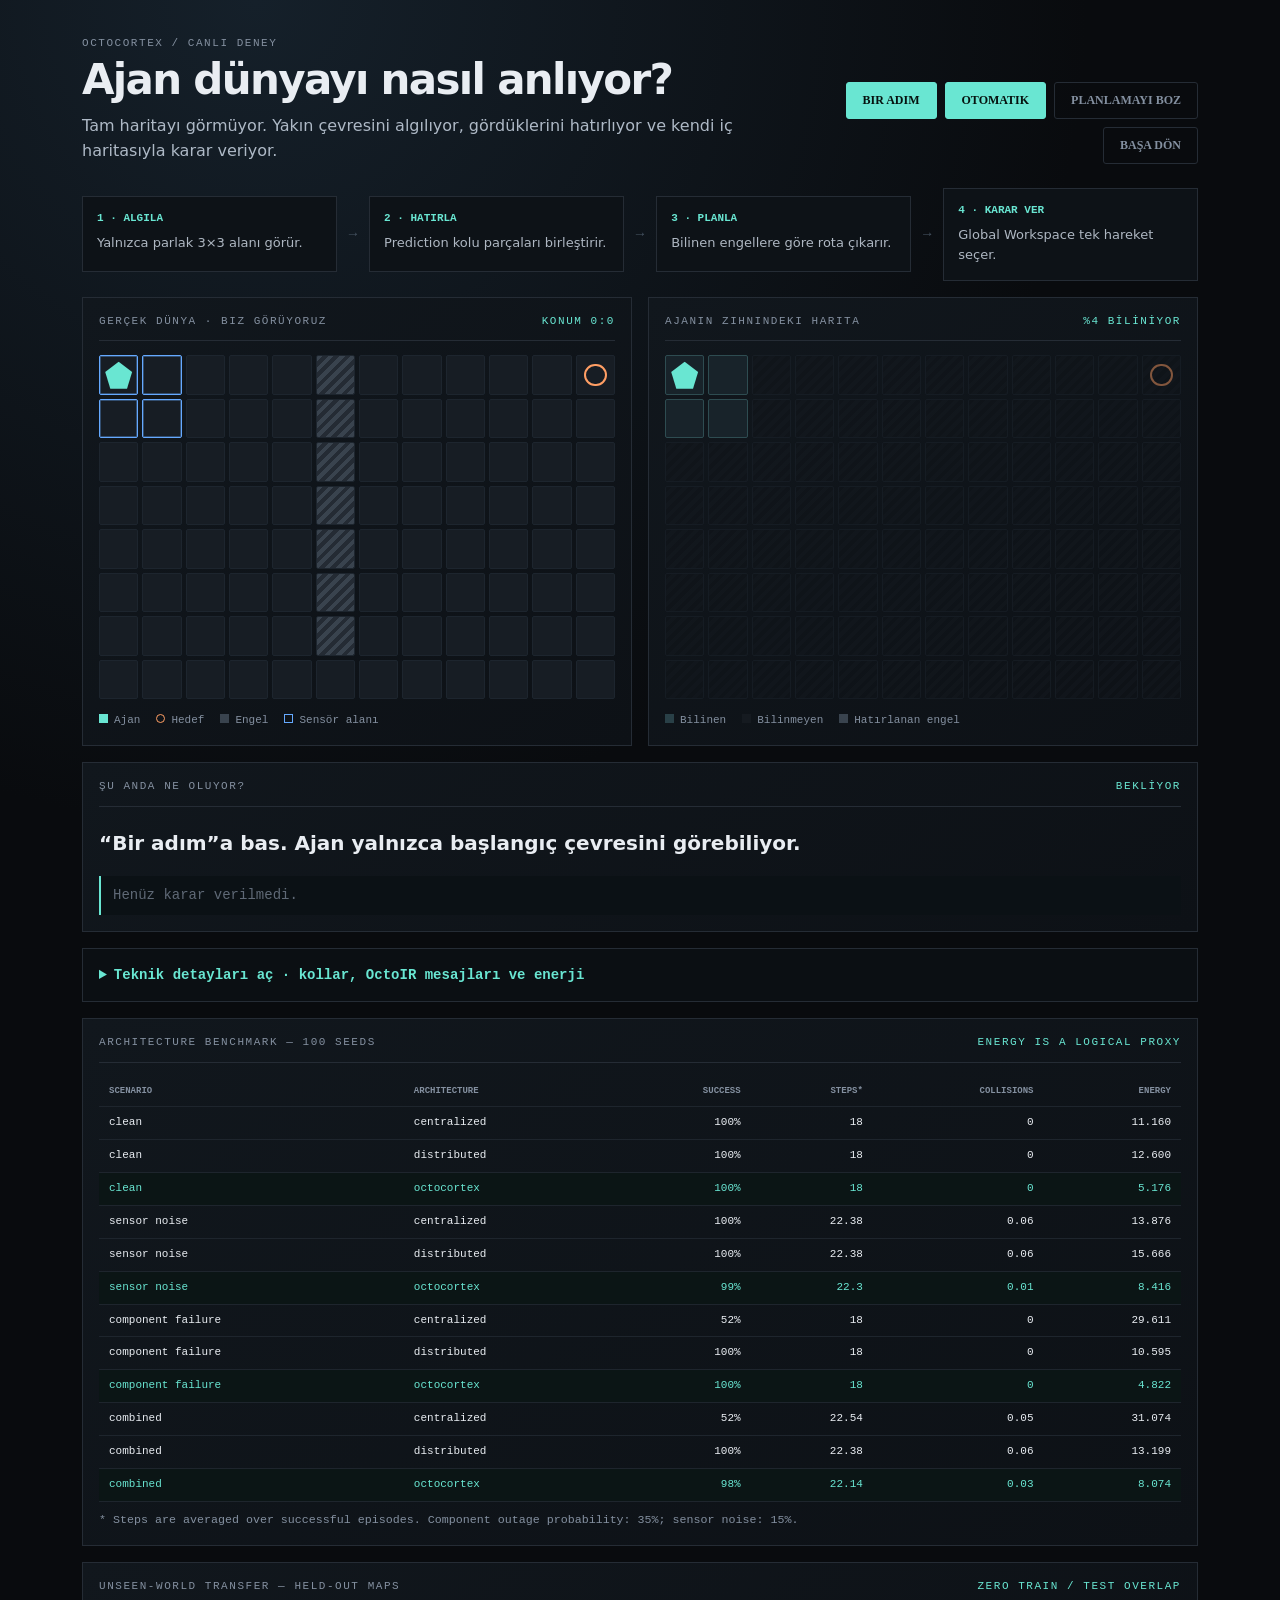
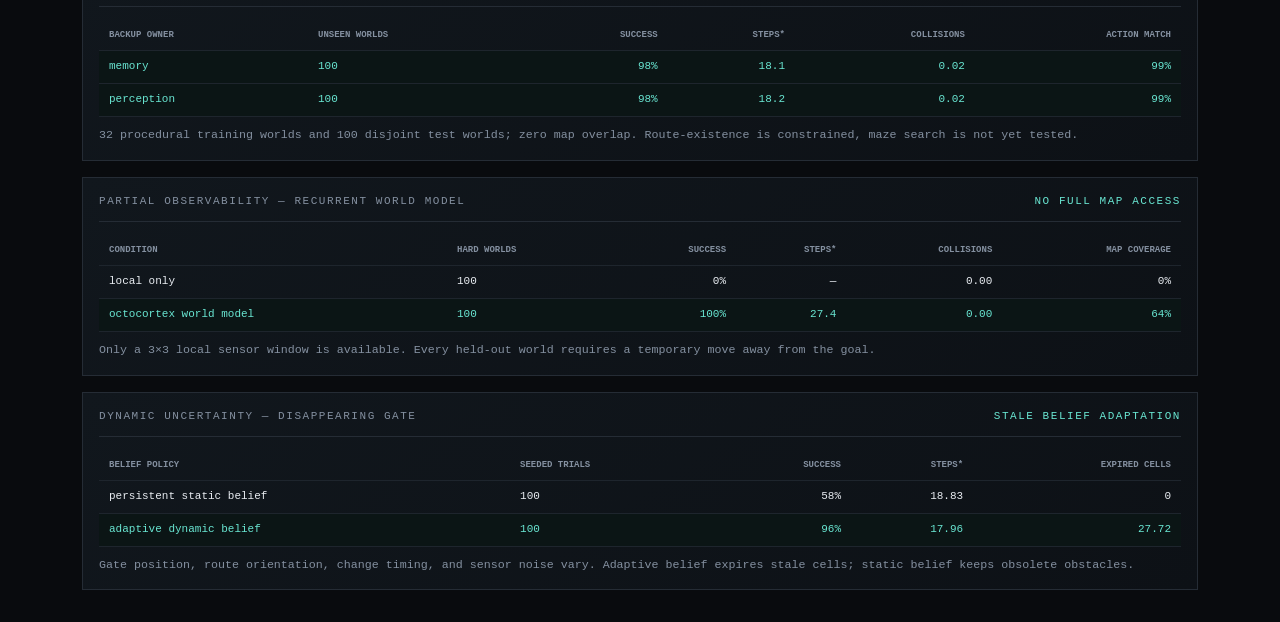
==== commit 85a054d6: "Add dynamic belief adaptation and guided demo" ====
--- a/index.html
+++ b/index.html
@@ -10,35 +10,18 @@
 <body>
   <main>
     <header>
-      <div><span class="eyebrow">NEUROMORPHIC LAB / 001</span><h1>OctoCortex</h1></div>
-      <div class="controls"><button id="step">Step</button><button id="run">Run</button><button id="fault" class="quiet">Fail Planning</button><button id="reset" class="quiet">Reset</button></div>
+      <div><span class="eyebrow">OCTOCORTEX / CANLI DENEY</span><h1>Ajan dünyayı nasıl anlıyor?</h1><p class="subtitle">Tam haritayı görmüyor. Yakın çevresini algılıyor, gördüklerini hatırlıyor ve kendi iç haritasıyla karar veriyor.</p></div>
+      <div class="controls"><button id="step">Bir adım</button><button id="run">Otomatik</button><button id="fault" class="quiet">Planlamayı boz</button><button id="reset" class="quiet">Başa dön</button></div>
     </header>
-    <section class="metrics" id="metrics"></section>
-    <section class="layout">
-      <div class="panel world-panel">
-        <div class="panel-title"><span>Environment</span><span id="status">READY</span></div>
-        <div id="grid" class="grid"></div>
-        <div class="legend"><span><i class="agent"></i>Agent</span><span><i class="goal"></i>Goal</span><span><i class="wall"></i>Obstacle</span></div>
-      </div>
-      <div class="stack">
-        <div class="panel">
-          <div class="panel-title"><span>Global Workspace</span><span id="winner">IDLE</span></div>
-          <div id="decision" class="decision empty">Waiting for proposals.</div>
-        </div>
-        <div class="panel grow">
-          <div class="panel-title"><span>Arm Proposals</span><span>LOCAL → GLOBAL</span></div>
-          <div id="proposals" class="proposals"></div>
-        </div>
-      </div>
+    <section class="explain">
+      <div><b>1 · ALGILA</b><span>Yalnızca parlak 3×3 alanı görür.</span></div><i>→</i><div><b>2 · HATIRLA</b><span>Prediction kolu parçaları birleştirir.</span></div><i>→</i><div><b>3 · PLANLA</b><span>Bilinen engellere göre rota çıkarır.</span></div><i>→</i><div><b>4 · KARAR VER</b><span>Global Workspace tek hareket seçer.</span></div>
     </section>
-    <section class="panel activity-panel">
-      <div class="panel-title"><span>Processing Units</span><span>EVERY UNIT / EVERY TICK</span></div>
-      <div id="activities" class="activities"><div class="empty">Step the simulation to inspect local work.</div></div>
+    <section class="guided-layout">
+      <div class="panel world-panel"><div class="panel-title"><span>Gerçek dünya · biz görüyoruz</span><span id="status">HAZIR</span></div><div id="grid" class="grid"></div><div class="legend"><span><i class="agent"></i>Ajan</span><span><i class="goal"></i>Hedef</span><span><i class="wall"></i>Engel</span><span><i class="sensor"></i>Sensör alanı</span></div></div>
+      <div class="panel world-panel belief-panel"><div class="panel-title"><span>Ajanın zihnindeki harita</span><span id="model-status">%0 BİLİNİYOR</span></div><div id="belief-grid" class="grid"></div><div class="legend"><span><i class="known"></i>Bilinen</span><span><i class="unknown"></i>Bilinmeyen</span><span><i class="wall"></i>Hatırlanan engel</span></div></div>
     </section>
-    <section class="panel event-panel">
-      <div class="panel-title"><span>Sparse Event Bus — All Observations</span><span id="sparsity">—</span></div>
-      <div id="events" class="events"><div class="empty">No salient events yet.</div></div>
-    </section>
+    <section class="panel story-panel"><div class="panel-title"><span>Şu anda ne oluyor?</span><span id="winner">BEKLİYOR</span></div><div id="story" class="story">“Bir adım”a bas. Ajan yalnızca başlangıç çevresini görebiliyor.</div><div id="decision" class="decision empty">Henüz karar verilmedi.</div><div id="proposals" class="proposals compact"></div></section>
+    <details class="technical"><summary>Teknik detayları aç · kollar, OctoIR mesajları ve enerji</summary><section class="metrics" id="metrics"></section><section class="panel activity-panel"><div class="panel-title"><span>İşlem birimleri</span><span>HER TICK</span></div><div id="activities" class="activities"><div class="empty">Simülasyonu başlat.</div></div></section><section class="panel event-panel"><div class="panel-title"><span>Seyrek olay veri yolu</span><span id="sparsity">—</span></div><div id="events" class="events"><div class="empty">Henüz olay yok.</div></div></section></details>
     <section class="panel benchmark-panel">
       <div class="panel-title"><span>Architecture Benchmark — 100 seeds</span><span>ENERGY IS A LOGICAL PROXY</span></div>
       <div id="benchmark" class="benchmark"></div>
@@ -51,7 +34,8 @@
       <div class="panel-title"><span>Partial observability — recurrent world model</span><span>NO FULL MAP ACCESS</span></div>
       <div id="world-model" class="benchmark"></div>
     </section>
+    <section class="panel benchmark-panel"><div class="panel-title"><span>Dynamic uncertainty — disappearing gate</span><span>STALE BELIEF ADAPTATION</span></div><div id="dynamic-model" class="benchmark"></div></section>
   </main>
-  <script src="octocortex/static/app.js"></script>
+  <script src="octocortex/static/app.js?v=guided-dynamic-1"></script>
 </body>
 </html>
--- a/octocortex/static/styles.css
+++ b/octocortex/static/styles.css
@@ -1,2 +1,2 @@
-:root{--ink:#e9edf2;--muted:#8490a0;--bg:#090b0e;--panel:#10141a;--line:#252c35;--cyan:#69e6d2;--orange:#ff9e64;--red:#ff5d69;--purple:#b69cff}
-*{box-sizing:border-box}body{margin:0;background:radial-gradient(circle at 20% 0,#15202a 0,transparent 34%),var(--bg);color:var(--ink);font:14px/1.45 ui-monospace,SFMono-Regular,Menlo,monospace}main{max-width:1180px;margin:auto;padding:32px}header{display:flex;align-items:end;justify-content:space-between;margin-bottom:24px}.eyebrow,.panel-title{color:var(--muted);font-size:11px;letter-spacing:.14em;text-transform:uppercase}h1{font:600 42px/1.05 system-ui;margin:6px 0 0;letter-spacing:-.04em}.controls{display:flex;gap:8px}button{border:1px solid var(--cyan);background:var(--cyan);color:#06120f;padding:10px 16px;border-radius:3px;font:700 12px ui-monospace;cursor:pointer;text-transform:uppercase}button.quiet{background:transparent;color:var(--muted);border-color:var(--line)}button.active{background:var(--orange);border-color:var(--orange)}.metrics{display:grid;grid-template-columns:repeat(9,1fr);gap:1px;background:var(--line);border:1px solid var(--line);margin-bottom:16px}.metric{background:var(--panel);padding:14px}.metric b{display:block;font-size:20px;color:var(--cyan)}.metric span{color:var(--muted);font-size:10px;text-transform:uppercase;letter-spacing:.1em}.layout{display:grid;grid-template-columns:1.1fr .9fr;gap:16px}.panel{border:1px solid var(--line);background:linear-gradient(145deg,#11171d,#0d1116);padding:16px}.panel-title{display:flex;justify-content:space-between;border-bottom:1px solid var(--line);padding-bottom:11px;margin-bottom:14px}.panel-title span:last-child{color:var(--cyan)}.stack{display:flex;flex-direction:column;gap:16px}.grow{flex:1}.grid{display:grid;grid-template-columns:repeat(12,1fr);gap:4px;aspect-ratio:12/8}.cell{position:relative;background:#171d24;border:1px solid #1d252e;border-radius:2px}.cell.wall{background:repeating-linear-gradient(135deg,#242c35,#242c35 4px,#1b222a 4px,#1b222a 8px)}.cell.goal:after{content:"";position:absolute;inset:20%;border:2px solid var(--orange);border-radius:50%}.cell.agent:after{content:"";position:absolute;inset:14%;background:var(--cyan);clip-path:polygon(50% 0,100% 38%,81% 100%,19% 100%,0 38%);filter:drop-shadow(0 0 7px var(--cyan))}.legend{display:flex;gap:20px;margin-top:14px;color:var(--muted);font-size:11px}.legend i{display:inline-block;width:9px;height:9px;margin-right:6px}.legend .agent{background:var(--cyan)}.legend .goal{border:1px solid var(--orange);border-radius:50%}.legend .wall{background:#39434e}.decision{border-left:2px solid var(--cyan);padding:9px 12px;background:#0b1115}.decision strong{color:var(--cyan);font-size:19px}.decision small{display:block;color:var(--muted);margin-top:4px}.empty{color:#5f6976}.proposal{display:grid;grid-template-columns:88px 1fr auto;gap:10px;padding:10px 0;border-bottom:1px solid #1e252d}.proposal:last-child{border:0}.proposal .arm{color:var(--purple)}.proposal .bar{height:3px;background:#232b34;margin-top:6px}.proposal .bar i{display:block;height:100%;background:var(--cyan)}.proposal b{color:var(--orange)}.activity-panel,.event-panel,.benchmark-panel{margin-top:16px}.activities{display:grid;grid-template-columns:repeat(4,1fr);gap:8px}.activity{border:1px solid #202832;background:#0b1015;padding:12px;min-width:0}.activity header{display:flex;justify-content:space-between;margin:0 0 10px}.activity header b{color:var(--purple)}.activity header span{color:var(--muted);font-size:10px;text-transform:uppercase}.activity.proposing{border-color:#645880}.activity.winner{border-color:var(--cyan);box-shadow:inset 0 2px 0 var(--cyan)}.activity.winner header span{color:var(--cyan)}.activity p{min-height:40px;color:var(--muted);font-size:11px}.activity dl{margin:0}.activity dl div{display:flex;justify-content:space-between;gap:8px;border-top:1px solid #1b222a;padding:6px 0}.activity dt{color:#66717f;text-transform:uppercase;font-size:9px}.activity dd{margin:0;text-align:right;font-size:10px;overflow-wrap:anywhere}.events{display:grid;grid-template-columns:repeat(3,1fr);gap:8px}.event{border:1px solid #202832;padding:9px}.event.filtered{opacity:.58;border-style:dashed}.event.published{border-color:#355b57}.event b{color:var(--purple);font-weight:500}.event span{float:right;color:var(--orange);font-size:10px}.event small{display:block;color:var(--muted);margin-top:5px}.benchmark{overflow-x:auto}.benchmark table{width:100%;border-collapse:collapse;font-size:11px}.benchmark th,.benchmark td{padding:8px 10px;border-bottom:1px solid #1e252d;text-align:right}.benchmark th:first-child,.benchmark td:first-child,.benchmark th:nth-child(2),.benchmark td:nth-child(2){text-align:left}.benchmark th{color:var(--muted);text-transform:uppercase;font-size:9px}.benchmark tr.ours td{color:var(--cyan);background:#0b1515}.benchmark small{display:block;color:var(--muted);margin-top:10px}.pulse{animation:pulse .35s ease}@keyframes pulse{50%{box-shadow:inset 0 0 0 2px var(--cyan)}}@media(max-width:980px){.metrics{grid-template-columns:repeat(4,1fr)}}@media(max-width:800px){main{padding:18px}.layout{grid-template-columns:1fr}.metrics{grid-template-columns:repeat(2,1fr)}.activities{grid-template-columns:1fr 1fr}.events{grid-template-columns:1fr}header{align-items:start;gap:20px;flex-direction:column}}@media(max-width:520px){.activities{grid-template-columns:1fr}}
+:root{--ink:#e9edf2;--muted:#8490a0;--bg:#090b0e;--panel:#10141a;--line:#252c35;--cyan:#69e6d2;--orange:#ff9e64;--red:#ff5d69;--purple:#b69cff;--blue:#65a9ff}
+*{box-sizing:border-box}body{margin:0;background:radial-gradient(circle at 20% 0,#15202a 0,transparent 34%),var(--bg);color:var(--ink);font:14px/1.45 ui-monospace,SFMono-Regular,Menlo,monospace}main{max-width:1180px;margin:auto;padding:32px}header{display:flex;align-items:end;justify-content:space-between;margin-bottom:24px;gap:28px}.eyebrow,.panel-title{color:var(--muted);font-size:11px;letter-spacing:.14em;text-transform:uppercase}h1{font:600 42px/1.05 system-ui;margin:6px 0 0;letter-spacing:-.04em}.subtitle{max-width:720px;color:#aeb9c6;font:16px/1.55 system-ui;margin:12px 0 0}.controls{display:flex;gap:8px;flex-wrap:wrap;justify-content:flex-end}button{border:1px solid var(--cyan);background:var(--cyan);color:#06120f;padding:10px 16px;border-radius:3px;font:700 12px ui-monospace;cursor:pointer;text-transform:uppercase}button.quiet{background:transparent;color:var(--muted);border-color:var(--line)}button.active{background:var(--orange);border-color:var(--orange)}.explain{display:grid;grid-template-columns:1fr auto 1fr auto 1fr auto 1fr;gap:12px;align-items:center;margin:20px 0 16px}.explain div{border:1px solid var(--line);background:#0d1217;padding:14px;min-height:76px}.explain b{display:block;color:var(--cyan);font-size:11px;margin-bottom:6px}.explain span{color:#aeb7c2;font:13px/1.35 system-ui}.explain i{color:#44515f;font-style:normal}.metrics{display:grid;grid-template-columns:repeat(9,1fr);gap:1px;background:var(--line);border:1px solid var(--line);margin:16px 0}.metric{background:var(--panel);padding:14px}.metric b{display:block;font-size:20px;color:var(--cyan)}.metric span{color:var(--muted);font-size:10px;text-transform:uppercase;letter-spacing:.1em}.guided-layout{display:grid;grid-template-columns:1fr 1fr;gap:16px}.panel{border:1px solid var(--line);background:linear-gradient(145deg,#11171d,#0d1116);padding:16px}.panel-title{display:flex;justify-content:space-between;border-bottom:1px solid var(--line);padding-bottom:11px;margin-bottom:14px}.panel-title span:last-child{color:var(--cyan)}.grid{display:grid;grid-template-columns:repeat(12,1fr);gap:4px;aspect-ratio:12/8}.cell{position:relative;background:#171d24;border:1px solid #1d252e;border-radius:2px}.cell.wall{background:repeating-linear-gradient(135deg,#39434e,#39434e 4px,#242b34 4px,#242b34 8px)}.cell.sensed{border-color:var(--blue);box-shadow:inset 0 0 0 1px rgba(101,169,255,.35)}.cell.unknown{background:repeating-linear-gradient(135deg,#101419,#101419 4px,#151a20 4px,#151a20 8px);opacity:.48}.cell.known{background:#18232a;border-color:#2e4c51}.cell.goal:after{content:"";position:absolute;inset:20%;border:2px solid var(--orange);border-radius:50%}.cell.agent:after{content:"";position:absolute;inset:14%;background:var(--cyan);clip-path:polygon(50% 0,100% 38%,81% 100%,19% 100%,0 38%);filter:drop-shadow(0 0 7px var(--cyan))}.legend{display:flex;gap:16px;flex-wrap:wrap;margin-top:14px;color:var(--muted);font-size:11px}.legend i{display:inline-block;width:9px;height:9px;margin-right:6px}.legend .agent{background:var(--cyan)}.legend .goal{border:1px solid var(--orange);border-radius:50%}.legend .wall{background:#39434e}.legend .sensor{border:1px solid var(--blue)}.legend .known{background:#294047}.legend .unknown{background:#151a20}.story-panel{margin-top:16px}.story{font:600 20px/1.45 system-ui;color:var(--ink);padding:8px 0 18px}.decision{border-left:2px solid var(--cyan);padding:9px 12px;background:#0b1115}.decision strong{color:var(--cyan);font-size:19px}.decision small{display:block;color:var(--muted);margin-top:4px}.empty{color:#5f6976}.proposal{display:grid;grid-template-columns:88px 1fr auto;gap:10px;padding:10px 0;border-bottom:1px solid #1e252d}.proposal:last-child{border:0}.proposal .arm{color:var(--purple)}.proposal .bar{height:3px;background:#232b34;margin-top:6px}.proposal .bar i{display:block;height:100%;background:var(--cyan)}.proposal b{color:var(--orange)}.compact .proposal:nth-child(n+3){display:none}.technical{margin-top:16px;border:1px solid var(--line);background:#0b0f13}.technical summary{padding:16px;color:var(--cyan);cursor:pointer;font-weight:700}.technical>section{margin:0 16px 16px}.activity-panel,.event-panel,.benchmark-panel{margin-top:16px}.activities{display:grid;grid-template-columns:repeat(5,1fr);gap:8px}.activity{border:1px solid #202832;background:#0b1015;padding:12px;min-width:0}.activity header{display:flex;justify-content:space-between;margin:0 0 10px}.activity header b{color:var(--purple)}.activity header span{color:var(--muted);font-size:10px;text-transform:uppercase}.activity.proposing{border-color:#645880}.activity.winner{border-color:var(--cyan);box-shadow:inset 0 2px 0 var(--cyan)}.activity.winner header span{color:var(--cyan)}.activity p{min-height:40px;color:var(--muted);font-size:11px}.activity dl{margin:0}.activity dl div{display:flex;justify-content:space-between;gap:8px;border-top:1px solid #1b222a;padding:6px 0}.activity dt{color:#66717f;text-transform:uppercase;font-size:9px}.activity dd{margin:0;text-align:right;font-size:10px;overflow-wrap:anywhere}.events{display:grid;grid-template-columns:repeat(3,1fr);gap:8px}.event{border:1px solid #202832;padding:9px}.event.filtered{opacity:.58;border-style:dashed}.event.published{border-color:#355b57}.event b{color:var(--purple);font-weight:500}.event span{float:right;color:var(--orange);font-size:10px}.event small{display:block;color:var(--muted);margin-top:5px}.benchmark{overflow-x:auto}.benchmark table{width:100%;border-collapse:collapse;font-size:11px}.benchmark th,.benchmark td{padding:8px 10px;border-bottom:1px solid #1e252d;text-align:right}.benchmark th:first-child,.benchmark td:first-child,.benchmark th:nth-child(2),.benchmark td:nth-child(2){text-align:left}.benchmark th{color:var(--muted);text-transform:uppercase;font-size:9px}.benchmark tr.ours td{color:var(--cyan);background:#0b1515}.benchmark small{display:block;color:var(--muted);margin-top:10px}.pulse{animation:pulse .35s ease}@keyframes pulse{50%{box-shadow:inset 0 0 0 2px var(--cyan)}}@media(max-width:980px){.metrics{grid-template-columns:repeat(4,1fr)}.activities{grid-template-columns:repeat(3,1fr)}}@media(max-width:800px){main{padding:18px}.guided-layout{grid-template-columns:1fr}.explain{grid-template-columns:1fr 1fr}.explain i{display:none}.metrics{grid-template-columns:repeat(2,1fr)}.activities{grid-template-columns:1fr 1fr}.events{grid-template-columns:1fr}header{align-items:start;gap:20px;flex-direction:column}.controls{justify-content:flex-start}}@media(max-width:520px){.activities,.explain{grid-template-columns:1fr}h1{font-size:34px}}
